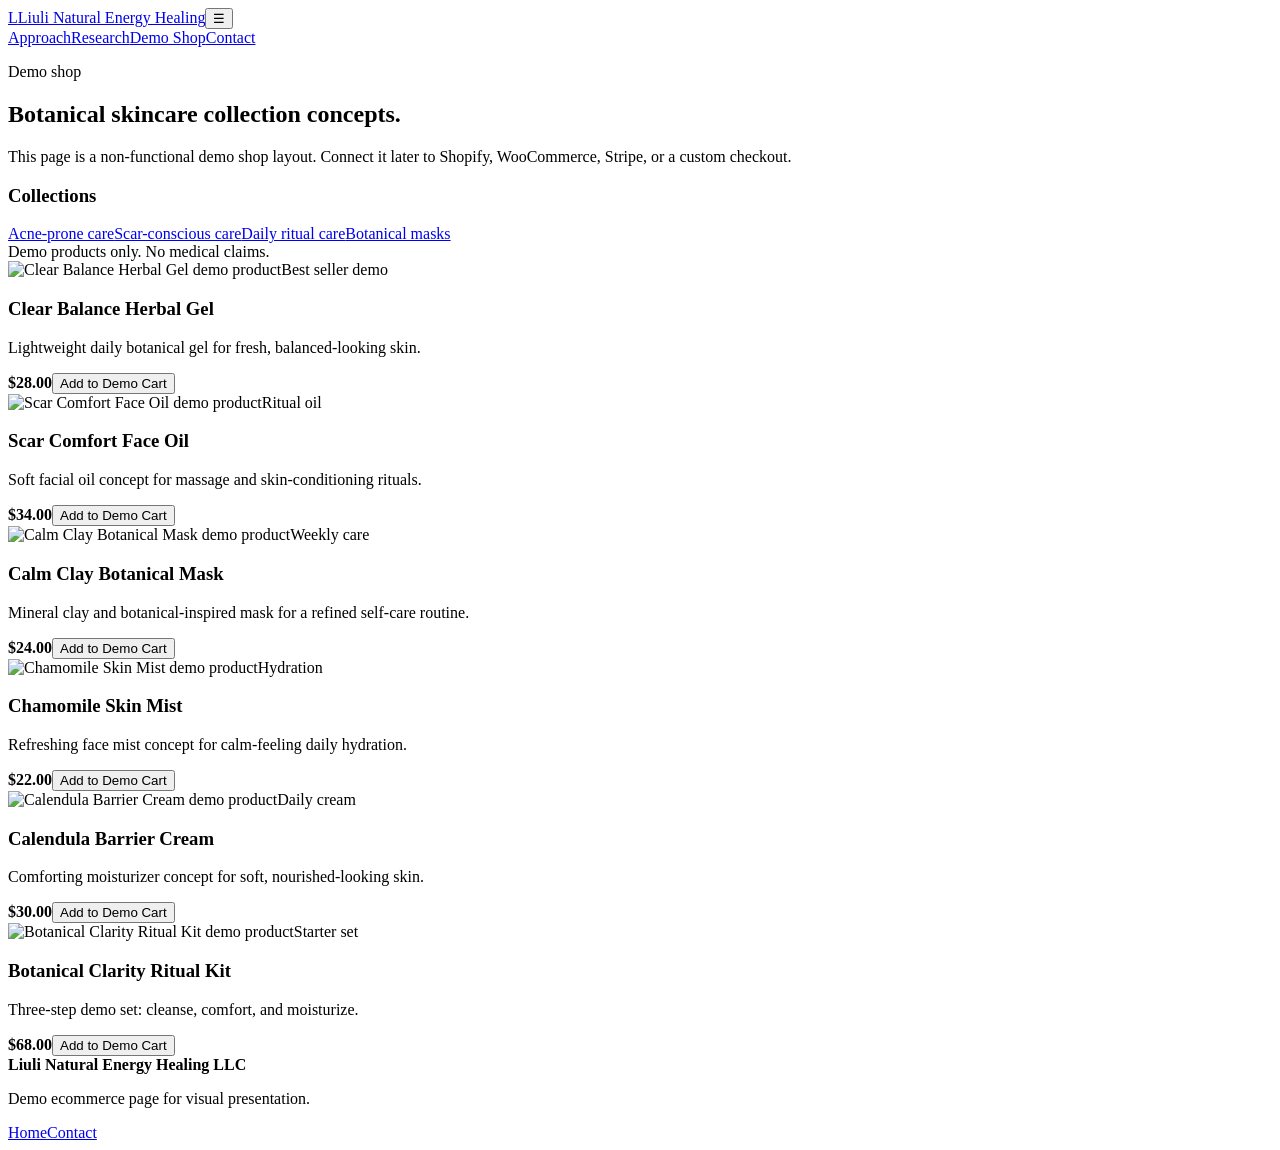
==== shop.html @ 3bc0434c "Add files via upload" ====
<!doctype html><html lang="en"><head><meta charset="UTF-8"><meta name="viewport" content="width=device-width, initial-scale=1.0"><title>Demo Shop | LNEH</title><meta name="description" content="Demo shop page for Liuli Natural Energy Healing botanical skincare concepts."><link rel="preconnect" href="https://fonts.googleapis.com"><link rel="preconnect" href="https://fonts.gstatic.com" crossorigin><link href="https://fonts.googleapis.com/css2?family=Cormorant+Garamond:wght@500;600;700&family=Inter:wght@400;500;600;700&display=swap" rel="stylesheet"><link rel="stylesheet" href="assets/styles.css"></head><body>
<header class="site-header"><a class="brand" href="index.html"><span class="brand-mark">L</span><span>Liuli Natural Energy Healing</span></a><button class="nav-toggle" aria-label="Open navigation">☰</button><nav class="nav"><a href="index.html#approach">Approach</a><a href="index.html#research">Research</a><a href="shop.html">Demo Shop</a><a class="nav-cta" href="index.html#contact">Contact</a></nav></header>
<main><section class="shop-hero"><p class="eyebrow">Demo shop</p><h1>Botanical skincare collection concepts.</h1><p>This page is a non-functional demo shop layout. Connect it later to Shopify, WooCommerce, Stripe, or a custom checkout.</p></section>
<section class="shop-layout"><aside class="filters"><h3>Collections</h3><a href="#">Acne-prone care</a><a href="#">Scar-conscious care</a><a href="#">Daily ritual care</a><a href="#">Botanical masks</a><div class="filter-note">Demo products only. No medical claims.</div></aside><div class="product-grid">
<article class="product"><img class="product-img" src="assets/images/clear-balance-gel.svg" alt="Clear Balance Herbal Gel demo product"><span class="badge">Best seller demo</span><h3>Clear Balance Herbal Gel</h3><p>Lightweight daily botanical gel for fresh, balanced-looking skin.</p><strong>$28.00</strong><button>Add to Demo Cart</button></article>
<article class="product"><img class="product-img" src="assets/images/scar-comfort-oil.svg" alt="Scar Comfort Face Oil demo product"><span class="badge">Ritual oil</span><h3>Scar Comfort Face Oil</h3><p>Soft facial oil concept for massage and skin-conditioning rituals.</p><strong>$34.00</strong><button>Add to Demo Cart</button></article>
<article class="product"><img class="product-img" src="assets/images/calm-clay-mask.svg" alt="Calm Clay Botanical Mask demo product"><span class="badge">Weekly care</span><h3>Calm Clay Botanical Mask</h3><p>Mineral clay and botanical-inspired mask for a refined self-care routine.</p><strong>$24.00</strong><button>Add to Demo Cart</button></article>
<article class="product"><img class="product-img" src="assets/images/chamomile-mist.svg" alt="Chamomile Skin Mist demo product"><span class="badge">Hydration</span><h3>Chamomile Skin Mist</h3><p>Refreshing face mist concept for calm-feeling daily hydration.</p><strong>$22.00</strong><button>Add to Demo Cart</button></article>
<article class="product"><img class="product-img" src="assets/images/calendula-cream.svg" alt="Calendula Barrier Cream demo product"><span class="badge">Daily cream</span><h3>Calendula Barrier Cream</h3><p>Comforting moisturizer concept for soft, nourished-looking skin.</p><strong>$30.00</strong><button>Add to Demo Cart</button></article>
<article class="product"><img class="product-img" src="assets/images/ritual-kit.svg" alt="Botanical Clarity Ritual Kit demo product"><span class="badge">Starter set</span><h3>Botanical Clarity Ritual Kit</h3><p>Three-step demo set: cleanse, comfort, and moisturize.</p><strong>$68.00</strong><button>Add to Demo Cart</button></article>
</div></section></main><footer><div><strong>Liuli Natural Energy Healing LLC</strong><p>Demo ecommerce page for visual presentation.</p></div><div><a href="index.html">Home</a><a href="index.html#contact">Contact</a></div></footer><script src="assets/script.js"></script></body></html>
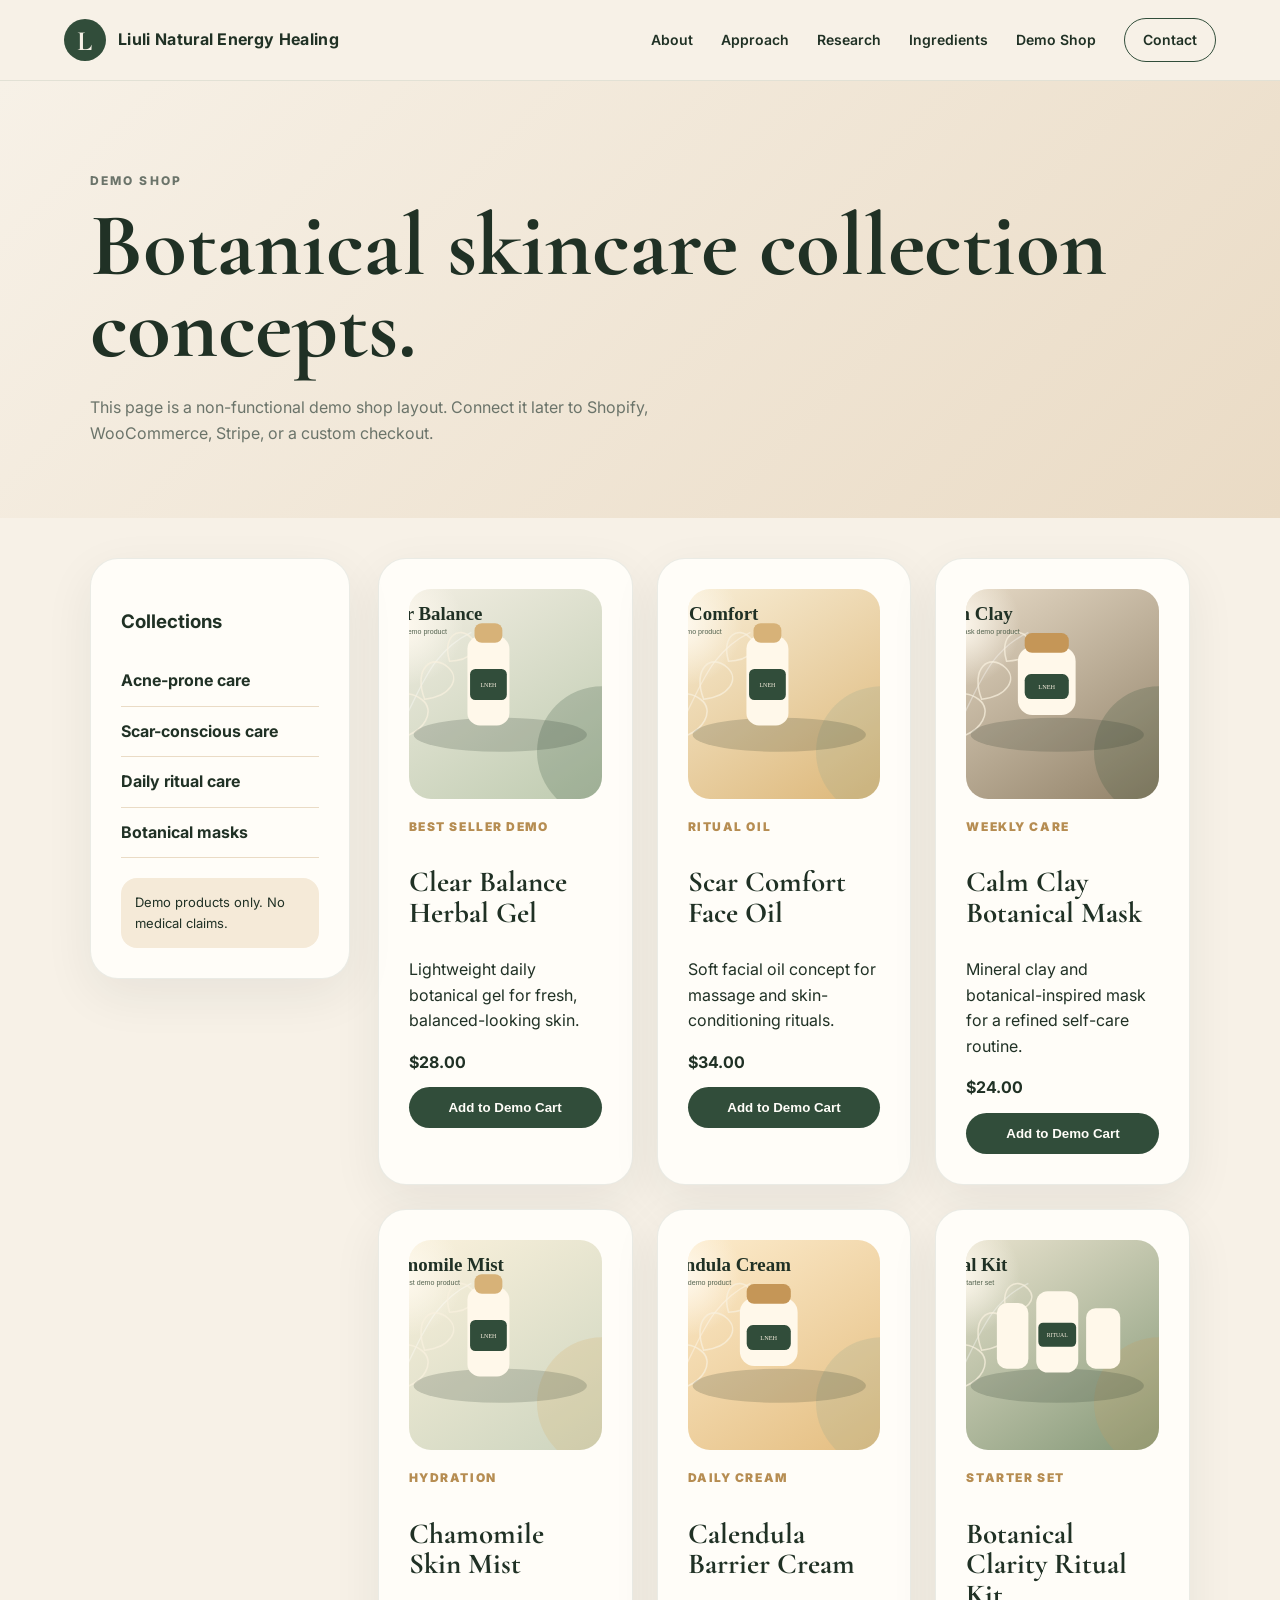
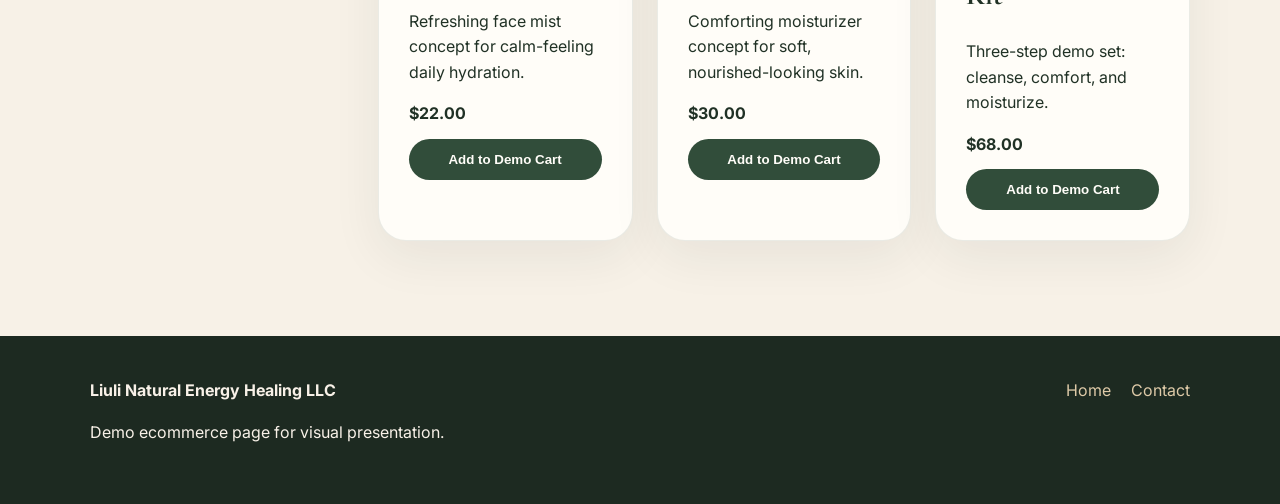
==== commit 93fa3447: "Add files via upload" ====
--- a/shop.html
+++ b/shop.html
@@ -1,5 +1,5 @@
 <!doctype html><html lang="en"><head><meta charset="UTF-8"><meta name="viewport" content="width=device-width, initial-scale=1.0"><title>Demo Shop | LNEH</title><meta name="description" content="Demo shop page for Liuli Natural Energy Healing botanical skincare concepts."><link rel="preconnect" href="https://fonts.googleapis.com"><link rel="preconnect" href="https://fonts.gstatic.com" crossorigin><link href="https://fonts.googleapis.com/css2?family=Cormorant+Garamond:wght@500;600;700&family=Inter:wght@400;500;600;700&display=swap" rel="stylesheet"><link rel="stylesheet" href="assets/styles.css"></head><body>
-<header class="site-header"><a class="brand" href="index.html"><span class="brand-mark">L</span><span>Liuli Natural Energy Healing</span></a><button class="nav-toggle" aria-label="Open navigation">☰</button><nav class="nav"><a href="index.html#approach">Approach</a><a href="index.html#research">Research</a><a href="shop.html">Demo Shop</a><a class="nav-cta" href="index.html#contact">Contact</a></nav></header>
+<header class="site-header"><a class="brand" href="index.html"><span class="brand-mark">L</span><span>Liuli Natural Energy Healing</span></a><button class="nav-toggle" aria-label="Open navigation">☰</button><nav class="nav"><a href="pages/about.html">About</a><a href="pages/approach.html">Approach</a><a href="pages/research.html">Research</a><a href="pages/ingredients.html">Ingredients</a><a href="shop.html">Demo Shop</a><a class="nav-cta" href="pages/contact.html">Contact</a></nav></header>
 <main><section class="shop-hero"><p class="eyebrow">Demo shop</p><h1>Botanical skincare collection concepts.</h1><p>This page is a non-functional demo shop layout. Connect it later to Shopify, WooCommerce, Stripe, or a custom checkout.</p></section>
 <section class="shop-layout"><aside class="filters"><h3>Collections</h3><a href="#">Acne-prone care</a><a href="#">Scar-conscious care</a><a href="#">Daily ritual care</a><a href="#">Botanical masks</a><div class="filter-note">Demo products only. No medical claims.</div></aside><div class="product-grid">
 <article class="product"><img class="product-img" src="assets/images/clear-balance-gel.svg" alt="Clear Balance Herbal Gel demo product"><span class="badge">Best seller demo</span><h3>Clear Balance Herbal Gel</h3><p>Lightweight daily botanical gel for fresh, balanced-looking skin.</p><strong>$28.00</strong><button>Add to Demo Cart</button></article>
--- a/assets/styles.css
+++ b/assets/styles.css
@@ -0,0 +1,12 @@
+:root{--ink:#203125;--muted:#6b746a;--cream:#f7f1e7;--soft:#efe3d1;--sage:#8ca58d;--deep:#314d3a;--gold:#b68d52;--white:#fffdf8;--shadow:0 24px 70px rgba(32,49,37,.14);--radius:28px}*{box-sizing:border-box}html{scroll-behavior:smooth}body{margin:0;font-family:Inter,system-ui,sans-serif;color:var(--ink);background:var(--cream);line-height:1.6}a{text-decoration:none;color:inherit}.site-header{position:sticky;top:0;z-index:20;display:flex;align-items:center;justify-content:space-between;padding:18px 5vw;background:rgba(247,241,231,.86);backdrop-filter:blur(18px);border-bottom:1px solid rgba(49,77,58,.1)}.brand{display:flex;align-items:center;gap:12px;font-weight:700;letter-spacing:.02em}.brand-mark{display:grid;place-items:center;width:42px;height:42px;border-radius:50%;background:var(--deep);color:var(--cream);font-family:'Cormorant Garamond',serif;font-size:28px}.nav{display:flex;align-items:center;gap:28px;font-size:14px;font-weight:600}.nav-cta{padding:10px 18px;border:1px solid var(--deep);border-radius:999px}.nav-toggle{display:none;background:none;border:0;font-size:24px}.hero{min-height:86vh;display:grid;grid-template-columns:1.03fr .97fr;gap:60px;align-items:center;padding:80px 7vw 100px;background:radial-gradient(circle at 8% 20%,#fff9ee 0 22%,transparent 45%),linear-gradient(135deg,#f7f1e7 0%,#eadbc5 100%)}.eyebrow{text-transform:uppercase;letter-spacing:.18em;font-size:12px;font-weight:800;color:var(--gold);margin:0 0 14px}.hero h1,.shop-hero h1{font-family:'Cormorant Garamond',serif;font-size:clamp(48px,7vw,94px);line-height:.92;margin:0 0 26px}.lead{font-size:18px;color:var(--muted);max-width:640px}.btn{display:inline-flex;align-items:center;justify-content:center;padding:14px 24px;border-radius:999px;font-weight:800;margin:10px 10px 0 0}.primary{background:var(--deep);color:var(--white);box-shadow:0 16px 30px rgba(49,77,58,.25)}.ghost{border:1px solid rgba(49,77,58,.28)}.trust-row{display:flex;flex-wrap:wrap;gap:12px;margin-top:28px}.trust-row span{padding:9px 13px;border-radius:999px;background:rgba(255,253,248,.65);font-size:13px;font-weight:700}.hero-art{position:relative;min-height:560px;border-radius:42px;overflow:hidden;background:linear-gradient(160deg,#344f3c,#8ca58d 52%,#decaa8);box-shadow:var(--shadow)}.hero-art:before{content:"";position:absolute;inset:8%;border:1px solid rgba(255,255,255,.35);border-radius:36px}.float-card{position:absolute;left:10%;bottom:11%;width:250px;background:rgba(255,253,248,.9);border-radius:24px;padding:24px;box-shadow:var(--shadow);z-index:2}.jar{height:210px;border-radius:34px 34px 44px 44px;background:linear-gradient(#fff8ec,#d3a66d 35%,#314d3a 36% 72%,#f4ead7 72%);box-shadow:inset 0 0 0 1px rgba(0,0,0,.05);margin-bottom:18px}.orb{position:absolute;border-radius:50%;filter:blur(.2px);opacity:.7}.orb-one{width:230px;height:230px;right:10%;top:12%;background:rgba(255,255,255,.18)}.orb-two{width:180px;height:180px;right:30%;bottom:8%;background:rgba(182,141,82,.35)}.botanical-frame{position:absolute;right:8%;top:12%;display:grid;gap:12px}.botanical-frame span{padding:11px 16px;background:rgba(255,253,248,.78);border-radius:999px;font-weight:700;color:var(--deep)}.section{padding:95px 7vw}.intro-grid{display:grid;grid-template-columns:1.3fr .7fr;gap:30px}.section h2{font-family:'Cormorant Garamond',serif;font-size:clamp(36px,5vw,64px);line-height:1;margin:0 0 20px}.note-card,.card,.product,.filters,.contact-panel form{background:var(--white);border:1px solid rgba(49,77,58,.1);border-radius:var(--radius);padding:30px;box-shadow:0 16px 50px rgba(32,49,37,.07)}.note-card{display:grid;place-items:center;font-family:'Cormorant Garamond',serif;font-size:34px;color:var(--deep)}.section-heading{max-width:780px;margin-bottom:40px}.cards{display:grid;gap:24px}.three{grid-template-columns:repeat(3,1fr)}.card .icon{font-size:32px;color:var(--gold)}.card h3,.product h3,.mini-shop h3{font-family:'Cormorant Garamond',serif;font-size:29px;line-height:1.05}.split-section{display:grid;grid-template-columns:.8fr 1.2fr;gap:50px;align-items:center;background:var(--deep);color:var(--white)}.split-section p{color:#d8e0d3}.text-link{font-weight:800;color:#f2d39b}.mini-shop{display:grid;grid-template-columns:repeat(3,1fr);gap:20px}.mini-shop article{background:#fdfaf4;color:var(--ink);border-radius:26px;padding:18px}.mini-img,.product-img{height:210px;border-radius:22px;background:linear-gradient(145deg,#f4ead7,#c99d60);position:relative;overflow:hidden}.mini-img:after,.product-img:after{content:"";position:absolute;width:105px;height:145px;border-radius:25px;left:50%;top:50%;transform:translate(-50%,-50%);background:linear-gradient(#fbf4e8,#e0bb7a 35%,#314d3a 36% 70%,#fff8ea 70%);box-shadow:0 20px 40px rgba(0,0,0,.16)}.serum,.oil{background:linear-gradient(145deg,#ebe4c9,#a6b999)}.mask,.clay{background:linear-gradient(145deg,#dacdb7,#796a52)}.research-band{background:#fffaf1}.timeline{display:grid;grid-template-columns:repeat(3,1fr);gap:28px}.timeline div{border-left:2px solid var(--gold);padding-left:22px}.timeline span{font-weight:900;color:var(--gold)}.article-card{display:block;min-height:240px;background:linear-gradient(150deg,#fffdf8,#eadbc5);border-radius:var(--radius);padding:28px;box-shadow:var(--shadow)}.article-card span{font-size:12px;text-transform:uppercase;letter-spacing:.15em;color:var(--gold);font-weight:800}.contact-panel{display:grid;grid-template-columns:1fr 1fr;gap:40px;align-items:start}.contact-panel input,.contact-panel textarea{width:100%;margin-bottom:14px;padding:15px;border-radius:16px;border:1px solid #d8cbb9;background:#fff}.contact-panel textarea{min-height:140px}footer{display:flex;justify-content:space-between;gap:30px;padding:42px 7vw;background:#1d2a21;color:#f8f1e8}footer a{display:inline-block;margin-left:20px;color:#decaa8}.shop-hero{padding:90px 7vw 55px;background:linear-gradient(135deg,#f7f1e7,#eadbc5)}.shop-hero p{max-width:680px;color:var(--muted)}.shop-layout{display:grid;grid-template-columns:260px 1fr;gap:28px;padding:40px 7vw 95px}.filters{height:max-content;position:sticky;top:96px}.filters a{display:block;padding:12px 0;border-bottom:1px solid #eadbc5;font-weight:700}.filter-note{margin-top:20px;padding:14px;background:#f5ead8;border-radius:16px;font-size:13px}.product-grid{display:grid;grid-template-columns:repeat(3,1fr);gap:24px}.badge{display:inline-block;margin-top:18px;color:var(--gold);font-size:12px;text-transform:uppercase;font-weight:900;letter-spacing:.13em}.product button{width:100%;border:0;border-radius:999px;background:var(--deep);color:var(--white);padding:13px 18px;font-weight:800;margin-top:12px}.mist{background:linear-gradient(145deg,#f5e4c9,#b8c5a9)}.cream{background:linear-gradient(145deg,#fff0d6,#dbb97a)}.kit{background:linear-gradient(145deg,#efe2c8,#6f8a70)}.reveal{opacity:0;transform:translateY(18px);transition:.8s ease}.reveal.visible{opacity:1;transform:none}@media(max-width:920px){.hero,.intro-grid,.split-section,.contact-panel,.shop-layout{grid-template-columns:1fr}.three,.mini-shop,.timeline,.product-grid{grid-template-columns:1fr 1fr}.nav{display:none;position:absolute;left:5vw;right:5vw;top:78px;flex-direction:column;background:var(--white);padding:22px;border-radius:22px;box-shadow:var(--shadow)}.nav.open{display:flex}.nav-toggle{display:block}.hero-art{min-height:480px}.filters{position:static}}@media(max-width:620px){.hero{padding-top:50px}.three,.mini-shop,.timeline,.product-grid{grid-template-columns:1fr}.hero-art{min-height:420px}.float-card{width:220px}.site-header{padding:14px 4vw}.brand span:last-child{font-size:13px}footer{display:block}footer a{margin:10px 16px 0 0}}
+
+/* Real visual assets */
+.hero-art{background:none;box-shadow:var(--shadow)}
+.hero-art:before,.float-card,.orb,.botanical-frame{display:none}
+.hero-art img{width:100%;height:100%;object-fit:cover;display:block;border-radius:42px}
+.mini-img,.product-img{display:block;width:100%;height:210px;object-fit:cover;border-radius:22px;background:none;position:static}
+.mini-img:after,.product-img:after{display:none}
+.image-card{overflow:hidden;padding:0;background:var(--white)}
+.image-card img{width:100%;height:135px;object-fit:cover;display:block;margin-bottom:20px}
+.image-card span,.image-card h3{display:block;padding-left:28px;padding-right:28px}
+.image-card h3{padding-bottom:28px}
